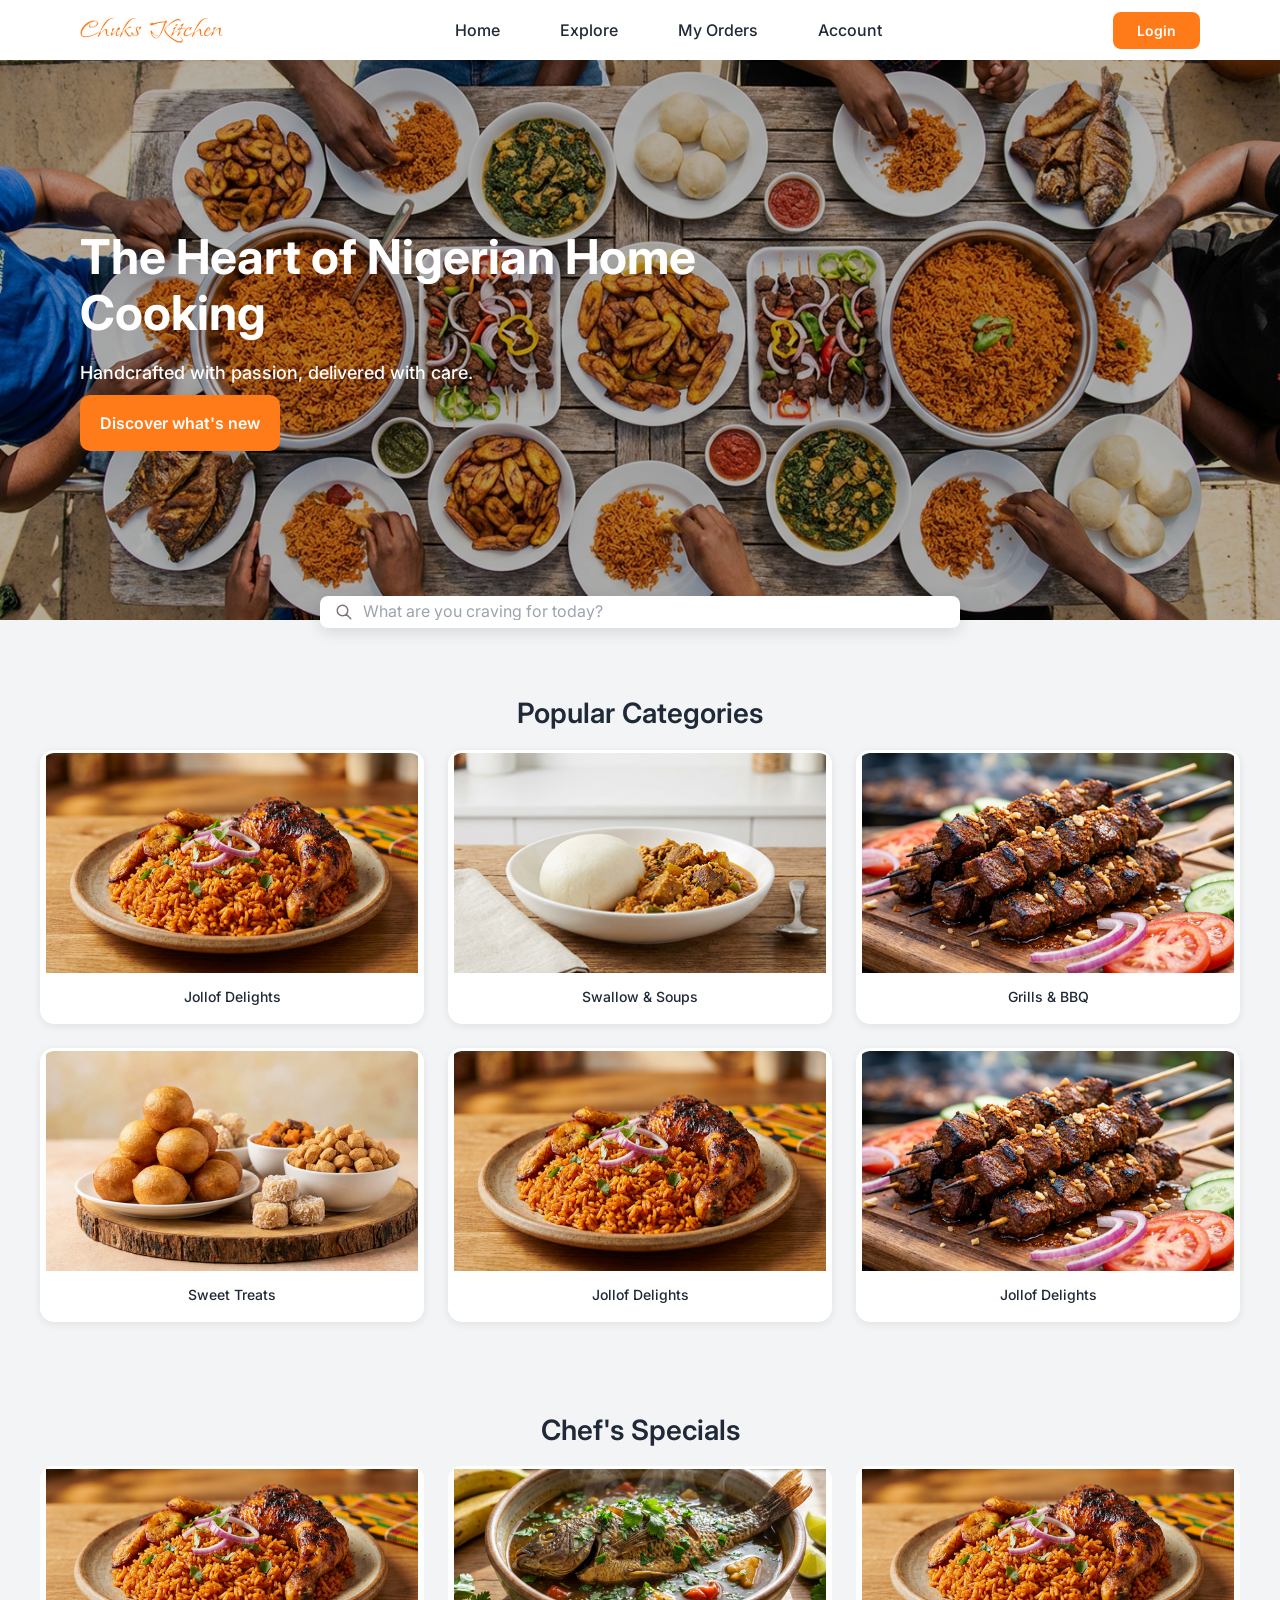
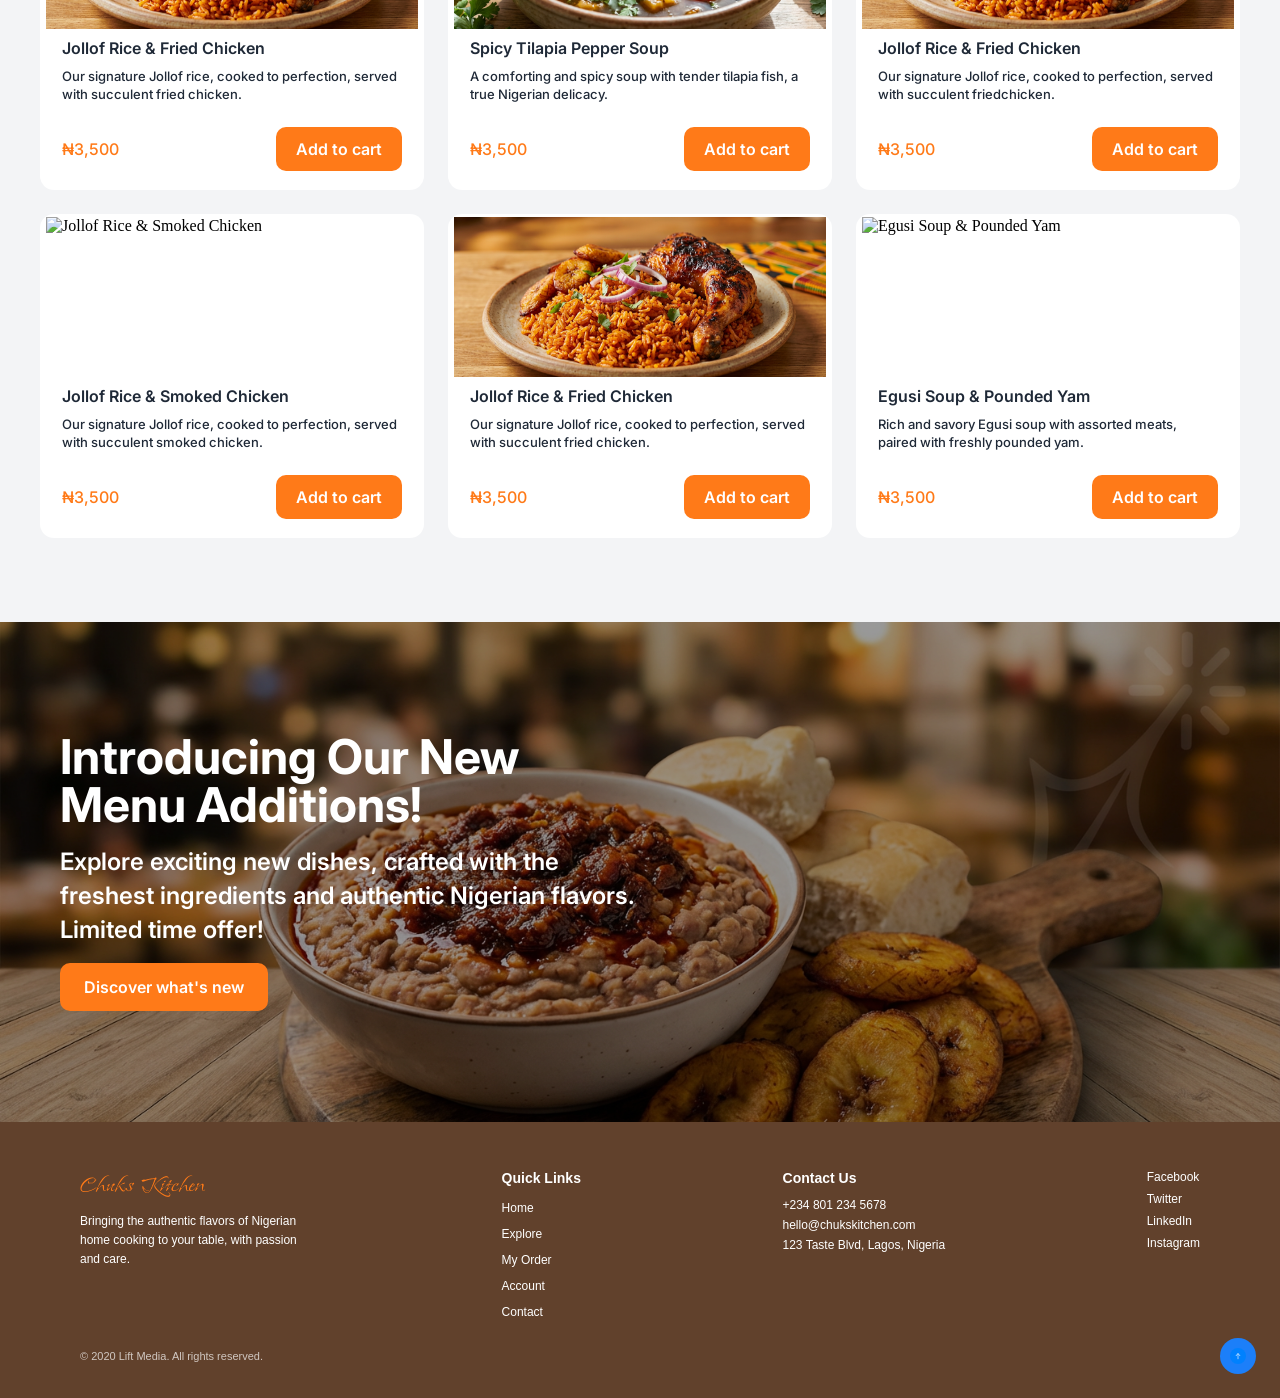
==== Home_design/home.html @ bd1cb26d "Add files via upload" ====
<!DOCTYPE html>
<html lang="en">
<head>
    <meta charset="UTF-8">
    <meta name="viewport" content="width=device-width, initial-scale=1.0">
    <title>Home Page</title>
    <link rel="stylesheet" href="home.css">

    <!-- FONTS -->
    <link rel="preconnect" href="https://fonts.googleapis.com">
    <link rel="preconnect" href="https://fonts.gstatic.com" crossorigin>
    <link href="https://fonts.googleapis.com/css2?family=Island+Moments&display=swap" rel="stylesheet">

    <link rel="preconnect" href="https://fonts.googleapis.com">
    <link rel="preconnect" href="https://fonts.gstatic.com" crossorigin>
    <link href="https://fonts.googleapis.com/css2?family=Inter:ital,opsz,wght@0,14..32,100..900;1,14..32,100..900&display=swap" rel="stylesheet">

</head>
<body>
    <main class="wrapper">

        <header class="logo">
            <h2>chuks kitchen</h2>
            <nav>
                <img src="assets/Menu-icon.svg" alt="menu" class="hamburger">
                <ul class="nav-links">
                    <li><a href="#">Home</a></li>
                    <li><a href="#">Explore</a></li>
                    <li><a href="#">My Orders</a></li>
                    <li><a href="#">Account</a></li>
                </ul>

            </nav>
            <button class="login-btn">Login</button>
        </header>

        <section class="hero">
            <picture>
                <source srcset="assets/img/hero-desktop.png" media="(min-width: 1024px)">
                <img src="assets/img/hero-mobile.png" alt="hero image" class="hero-image">  
            </picture>
            
            <div class="hero-content">
                
                <h1>The Heart of Nigerian Home Cooking</h1>
                <p>Handcrafted with passion, delivered with care.</p>
                <button class="discover">Discover what's new</button>

            </div>

        </section>

        <div class="search-wrapper">
            
            <img class="search-icon" src="assets/search-icon.svg" alt="search icon">
            <input type="search" name="search-box" class="search-box" placeholder="What are you craving for today?">
            
        </div>
        
        <section class="categories">
            <h2 class="categories-title">Popular Categories</h2>

            <div class="categories-list">

                <div class="category-card">
                    <img src="assets/img/jollof.png" alt="Jollof Delights">
                    <p>Jollof Delights</p>
                </div>

                <div class="category-card">
                    <img src="assets/img/swallow.png" alt="Swallow & Soups">
                    <p>Swallow & Soups</p>
                </div>

                <div class="category-card">
                    <img src="assets/img/grills.png" alt="Grills & BBQ">
                    <p>Grills & BBQ</p>
                </div>

                <!-- DESKTOP ONLY CARDS -->
                
                <div class="category-card desktop-only">
                    <img src="assets/img/sweet-treats.png" alt="Sweet Treats">
                    <p>Sweet Treats</p>
                </div>

                <div class="category-card desktop-only">
                    <img src="assets/img/jollof.png" alt="Jollof Delights">
                    <p>Jollof Delights</p>
                </div>

                <div class="category-card desktop-only">
                    <img src="assets/img/grills.png" alt="Jollof Delights">
                    <p>Jollof Delights</p>
                </div>

            </div>

            <a href="#" class="view-all">View All Categories</a>

        </section>

        
        <section class="specials">
            <h2 class="specials-title">Chef's Specials</h2>

            <div class="specials-list">

                <div class="specials-card">
                    <img src="assets/img/jollof.png" alt="Jollof Delights">
                    <h3>Jollof Rice & Fried Chicken</h3>
                    <p>Our signature Jollof rice, cooked to perfection, served with succulent fried chicken.</p>
                    <div class="order">
                        <span class="price">₦3,500</span>
                        <button class="add-to-cart-btn">Add to cart</button>
                    </div>
                </div>

                <div class="specials-card">
                    <img src="assets/img/pepper-soup.png" alt="spicy tilapia pepper soup">
                    <h3>Spicy Tilapia Pepper Soup</h3>
                    <p>A comforting and spicy soup with tender tilapia fish, a true Nigerian delicacy.</p>
                    <div class="order">
                        <span class="price">₦3,500</span>
                        <button class="add-to-cart-btn">Add to cart</button>
                    </div>
                </div>

                <div class="specials-card">
                    <img src="assets/img/jollof.png" alt="Jollof Delights">
                    <h3>Jollof Rice & Fried Chicken</h3>
                    <p>Our signature Jollof rice, cooked to perfection, served with succulent friedchicken.</p>
                    <div class="order">
                        <span class="price">₦3,500</span>
                        <button class="add-to-cart-btn">Add to cart</button>
                    </div>
                </div>

                <!-- DESKTOP ONLY CARDS -->
                
                <div class="specials-card desktop-only">
                    <img src="assets/img/jollof2.png" alt="Jollof Rice & Smoked Chicken">
                    <h3>Jollof Rice & Smoked Chicken</h3>
                    <p>Our signature Jollof rice, cooked to perfection, served with succulent smoked chicken.</p>
                    <div class="order">
                        <span class="price">₦3,500</span>
                        <button class="add-to-cart-btn">Add to cart</button>
                    </div>
                </div>

                <div class="specials-card desktop-only">
                    <img src="assets/img/jollof.png" alt="Jollof Rice & Fried Chicken">
                    <h3>Jollof Rice & Fried Chicken</h3>
                    <p>Our signature Jollof rice, cooked to perfection, served with succulent fried chicken.</p>
                    <div class="order">
                        <span class="price">₦3,500</span>
                        <button class="add-to-cart-btn">Add to cart</button>
                    </div>
                </div>

                <div class="specials-card desktop-only">
                    <img src="assets/img/egusi.png" alt="Egusi Soup & Pounded Yam">
                    <h3>Egusi Soup & Pounded Yam</h3>
                    <p>Rich and savory Egusi soup with assorted meats, paired with freshly pounded yam.</p>
                    <div class="order">
                        <span class="price">₦3,500</span>
                        <button class="add-to-cart-btn">Add to cart</button>
                    </div>
                </div>

            </div>

            <a href="#" class="view-all">View All Specials</a>

        </section>

        <section class="promotion">
            <img src="assets/img/promotion-img.png" alt="beans and plantain image" >

            <div class="promotion-content">
                <h2 class="promotion-title">Introducing Our New Menu Additions!</h2>
                <p>Explore exciting new dishes, crafted with the freshest ingredients and authentic Nigerian flavors. Limited time offer!</p>
                <button class="discover">Discover what's new</button>
            </div>
        </section>
        
    </main>

    <footer class="site-footer">
            <div class="footer-content">
                <div class="footer-brand">
                    <h2 class="footer-logo">Chuks Kitchen</h2>
                    <p>Bringing the authentic flavors of Nigerian home cooking to your table, with passion and care.</p>
                </div>
    
                <div class="footer-links">
                    <h3>Quick Links</h3>
                    <ul>
                        <li><a href="#">Home</a></li>
                        <li><a href="#">Explore</a></li>
                        <li><a href="#">My Order</a></li>
                        <li><a href="#">Account</a></li>
                        <li><a href="#">Contact</a></li>
                    </ul>
                </div>
    
                <div class="footer-contact">
                    <h3>Contact Us</h3>
                    <p>+234 801 234 5678</p>
                    <p>hello@chukskitchen.com</p>
                    <p>123 Taste Blvd, Lagos, Nigeria</p>
                </div>
    
                <div class="footer-social">
                    <a href="#">Facebook</a>
                    <a href="#">Twitter</a>
                    <a href="#">LinkedIn</a>
                    <a href="#">Instagram</a>
                </div>
            </div>
    
            <p class="footer-copyright">© 2020 Lift Media. All rights reserved.</p>
    
            <button class="scroll-top">
                <img src="assets/arrow-up.svg" alt="scroll to top">
            </button>
        </footer>
</body>
</html>
---- Home_design/home.css ----
*{
    margin: 0;
    padding: 0;
    box-sizing: border-box;
}

body{
    background-color: #BDBDBD;
}

button{
    cursor: pointer;
}

.wrapper{
    background-color: #F3F4F6;
    display: flex;
    flex-direction: column;
    max-width: 400px;
    width: 100%;
    margin: 0 auto;
    min-height: 100vh;
}

header.logo{
    background-color:#FFFFFF ;
    display: flex;
    align-items: center;
    justify-content: space-between;
    width: 100%;
    height: 40px;
    padding: 0 20px;
}

header.logo h2{
    color: #FF7A18;
    font-family: "Island Moments", cursive;
    font-size: 24px;
    font-weight: 400;
    text-transform: capitalize;
}

section.hero{
    display: flex;
    flex-direction: column;
    justify-content: center;
    width: 100%;
    min-height: 400px; /* ensures visible height */
    background-position: center; /* keeps focal point centered */ 
    position: relative;
    
}

section.hero img{
    display: block;
    filter: brightness(70%) 
    /* the above darkens the image slightly */
}

.hero-content{
    width: 90%;
    position: absolute;
    top: 45%;
    left: 50%;
    transform: translate(-52%, -70%);
    margin-top: 45px;
}

.hero-content h1{
    color: #FFFFFF;
    font-family: "Inter", sans-serif;
    font-weight: 700;
    font-size: 32px;
    line-height: 40px;
    margin-bottom: 10px;
}

.hero-content p{
    color: rgba(255, 255, 255, 1);
    font-family: "Inter", sans-serif;
    font-weight: 500;
    font-size: 16px;
    line-height: 24px;
    padding: 10px 0;
    
}

.hero-content button{
    color: #FFFFFF;
    background-color: #FF7A18;
    font-family: "Inter", sans-serif;
    font-weight: 600;
    font-size: 16px;
    line-height: 24px;
    padding: 16px 20px;
    border: none;
    border-radius: 10px;
}

.search-wrapper{
    display: flex;
    align-items: center;
    gap: 10px;
    background-color: #FFFFFF;
    border-radius: 8px;
    padding: 7px 15px;
    box-shadow: 0 4px 16px rgba(0, 0, 0, 0.12);
    width: 90%;
    margin: -20px auto 0 auto;
    position: relative;
    z-index: 10;
}

.search-wrapper input.search-box{
    border: none;
    outline: none;
    width: 100%;
    background: transparent;
    
}

.search-wrapper input.search-box::placeholder{
    color: #9CA3AF;
    font-family: "Inter", sans-serif;
    font-weight: 400;
    font-size: 16px;
}

input.search-box::-webkit-search-cancel-button{
    -webkit-appearance: none;
    appearance: none;
}

.search-wrapper img.search-icon{
    width: 18px;
    height: 18px;
    color: #807373;
    flex-shrink: 0;
}

.categories {
    display: flex;
    flex-direction: column;
    align-items: center;
    gap: 20px;
    padding: 24px 16px;
}

.categories-title {
    font-family: "Inter", sans-serif;
    font-weight: 600;
    font-size: 24px;
    color: #1F2937;
    text-align: center;
    margin-top: 40px;
}

.categories-list {
    display: flex;
    flex-direction: column;
    gap: 20px;
    width: 100%;
}


.category-card {
    background-color: #FFFFFF;
    border-radius: 14px;
    box-shadow: 0 2px 8px rgba(0, 0, 0, 0.08);
    overflow: hidden; /* keeps image within rounded corners, so we don't need to set border-radius to the image itself */
    width: 100%;
    padding: 3px 6px; /* This creates the space around the image within the card */
}


.category-card img {
    width: 100%;
    height: 200px;
    object-fit: cover;
    display: block;
}
    
.category-card p {
    text-align: center;
    font-family: "Inter", sans-serif;
    font-weight: 500;
    font-size: 14px;
    color: #1F2937;
    padding: 14px 0;
    line-height: 20px;
}

.view-all {
    font-family: "Inter", sans-serif;
    font-weight: 400;
    font-size: 16px;
    line-height:140%;
    color: #1E88E5;
    text-decoration: none;
    text-align: center;
}

.specials {
    display: flex;
    flex-direction: column;
    gap: 20px;
    padding: 80px 16px;
}
    
.specials-title {
    font-family: "Inter", sans-serif;
    font-weight: 600;
    font-size: 24px;
    line-height: 32px;
    color: #1F2937;
    text-align: center;
    margin-top: 20px;
}
    
.specials-list {
    display: flex;
    flex-direction: column;
    gap: 32px;
}
    
.specials-card {
    background-color: #FFFFFF;
    display: flex;
    flex-direction: column;
    gap: 8px;
    border-radius: 14px;
    overflow: hidden;
    padding: 3px 6px; /* This creates the space around the image within the card */
    
}

.specials-card img {
    width: 100%;
    height: 200px;
    object-fit: cover;
    display: block;
}
    
.specials-card h3 {
    font-family: "Inter", sans-serif;
    font-weight: 600;
    font-size: 24px;
    line-height: 34px;
    color: #1F2937;

}

.specials-card p {
    font-family: "Inter", sans-serif;
    font-weight: 500;
    font-size: 16px;
    color: #1F2937;
    line-height: 24px;
}

.specials-card h3, .specials-card p {
    padding: 0 16px;
}

.order {
    display: flex;
    align-items: center;
    justify-content: space-between;
    padding: 20px 20px 40px;
}

.price {
    font-family: "Inter", sans-serif;
    font-weight: 500;
    font-size: 16px;
    line-height: 24px;
    color: #FF7A18;
}
    
.add-to-cart-btn {
    background-color: #FF7A18;
    color: #FFFFFF;
    font-family: "Inter", sans-serif;
    font-weight: 600;
    font-size: 16px;
    line-height: 24px;
    padding: 10px 20px;
    border: none;
    border-radius: 10px;
} 

.promotion {
    position: relative;
    width: 100%;
    margin-top: 80px;
}
.promotion img {
    width: 100%;
    height: 400px;
    object-fit: cover;
    display: block;
    filter: brightness(60%);
}
    
.promotion-content {
    position: absolute;
    top: 0;
    left: 0;
    width: 100%;
    height: 100%;
    display: flex;
    flex-direction: column;
    justify-content: center;
    padding: 60px 28px;
    gap: 12px;
    }
    
.promotion-title {
    color: #FFFFFF;
    font-family: "Inter", sans-serif;
    font-weight: 700;
    font-size: 32px;
    line-height: 40px;
}

.promotion-content p {
    color: #FFFFFF;
    font-family: "Inter", sans-serif;
    font-weight: 600;
    font-size: 20px;
    line-height: 28px;
}
    
.promotion-content .discover {
    color: #FFFFFF;
    background-color: #FF7A18;
    font-family: "Inter", sans-serif;
    font-weight: 600;
    font-size: 16px;
    padding: 14px 24px;
    border: none;
    border-radius: 10px;
    cursor: pointer;
    align-self: flex-start;
}

.nav-links {
    display: none;
}

.login-btn {
    display: none;
}

.site-footer{
    display: none;
}

.desktop-only {
    display: none;
}





/******************* CSS MEDIA QUERIES ******************/

/* DESKTOP */

@media (min-width: 1024px) {

    body {
        background-color: #F0F0F0;
    }

    /* MAIN WRAPPER */
    .wrapper {
        max-width: 100%;
        width: 100%;
    }

    /* HEADER */
    header.logo {
        height: 60px;
        padding: 0 80px;
    }

    header.logo h2 {
        font-size: 32px;
    }

    header.logo nav img {
        display: none; 
    }

    .hamburger {
        display: none;
    }

    .nav-links {
        display: flex;
        list-style: none;
        gap: 60px;
    }

    .nav-links li a {
        font-family: "Inter", sans-serif;
        font-size: 16px;
        font-weight: 500;
        color: #1F2937;
        text-decoration: none;
    }

    .login-btn {
        display: block;
        background-color: #FF7A18;
        color: #FFFFFF;
        font-family: "Inter", sans-serif;
        font-weight: 600;
        font-size: 14px;
        padding: 10px 24px;
        border: none;
        border-radius: 8px;
        cursor: pointer;
    }

    /* HERO */
    section.hero {
        min-height: 560px;
    }

    section.hero img {
        width: 100%;
        height: 560px;
        object-fit: cover;
    }

    .hero-content {
        width: 50%;
        top: 50%;
        left: 80px;
        transform: translateY(-50%);
        margin-top: 0;
    }

    .hero-content h1 {
        font-size: 48px;
        line-height: 56px;
    }

    .hero-content p {
        font-size: 18px;
    }

    /* SEARCH */

    .desktop-only {
        display: block;
    }

    .search-wrapper {
        width: 50%;
        margin: -24px auto 0 auto;
    }

    /* CATEGORIES */
    .categories {
        padding: 48px 40px;
    }

    .categories-title {
        margin-top: 20px;
        font-size: 28px;
    }

    .categories-list {
        display: grid;
        grid-template-columns: repeat(3, 1fr);
        gap: 24px;
    }

    .category-card {
        display: flex;
        flex-direction: column;
        padding: 3px 6px;
    }

    .category-card img {
        height: 220px;
    }

    .view-all{
        display: none;
    }

    /* SPECIALS */
    .specials {
        padding: 24px 40px;
    }

    .specials-title {
        font-size: 28px;
        margin-top: 20px;
    }

    .specials-list {
        display: grid;
        grid-template-columns: repeat(3, 1fr);
        gap: 24px;
    }

    .specials-card {
        display: flex;
        flex-direction: column;
        padding: 3px 6px;
    }

    .specials-card .order {
        margin-top: auto;
        padding: 16px;
    }

    .specials-card img {
        height: 160px;
    }

    .specials-card h3 {
        font-size: 16px;
        line-height: 22px;
    }

    .specials-card p {
        font-size: 13px;
        line-height: 18px;
    }

    /* PROMOTION */
    .promotion {
        margin-top: 60px;
    }

    .promotion img {
        height: 500px;
    }

    .promotion-content {
        width: 55%;
        padding: 0 60px;
        justify-content: center;
        gap: 16px;
    }

    .promotion-title {
        font-size: 48px;
        line-height: 48px;
    }

    .promotion-content p {
        font-size: 24px;
        line-height: 34px;
    }

    /* FOOTER */
    .site-footer {
        display: block;
        background-color: #61412C;
        padding: 48px 80px 36px;
        position: relative;
    }

    .footer-content {
        display: flex;
        flex-direction: row;
        justify-content: space-between;
        align-items: flex-start;
        gap: 40px;
    }

    .footer-brand {
        max-width: 220px;
    }

    .footer-logo {
        font-family: "Island Moments", cursive;
        font-size: 28px;
        color: #FF7A18;
        font-weight: 400;
        margin-bottom: 10px;
    }

    .footer-brand p {
        font-family: "Jost", sans-serif;
        font-size: 12px;
        color: #ffffff;
        line-height: 1.6;
    }

    .footer-links h3,
    .footer-contact h3 {
        font-family: "Jost", sans-serif;
        font-size: 14px;
        font-weight: 600;
        color: #ffffff;
        margin-bottom: 12px;
    }

    .footer-links ul {
        list-style: none;
        display: flex;
        flex-direction: column;
        gap: 8px;
    }

    .footer-links ul li a {
        font-family: "Poppins", sans-serif;
        font-size: 12px;
        color: #ffffff;
        text-decoration: none;
    }

    .footer-contact p {
        font-family: "Poppins", sans-serif;
        font-size: 12px;
        color: #ffffff;
        margin-bottom: 6px;
    }

    .footer-social {
        display: flex;
        flex-direction: column;
        gap: 8px;
    }

    .footer-social a {
        font-family: "Poppins", sans-serif;
        font-size: 12px;
        color: #ffffff;
        text-decoration: none;
    }

    .footer-copyright {
        font-family: "Poppins", sans-serif;
        font-size: 11px;
        color: #ffffff;
        margin-top: 30px;
        opacity: 0.7;
    }

    .scroll-top {
        position: absolute;
        bottom: 24px;
        right: 24px;
        background-color: #1C7FF9;
        border: none;
        border-radius: 50%;
        width: 36px;
        height: 36px;
        display: flex;
        align-items: center;
        justify-content: center;
        cursor: pointer;
    }

    .scroll-top img {
        width: 16px;
        height: 16px;
    }
}
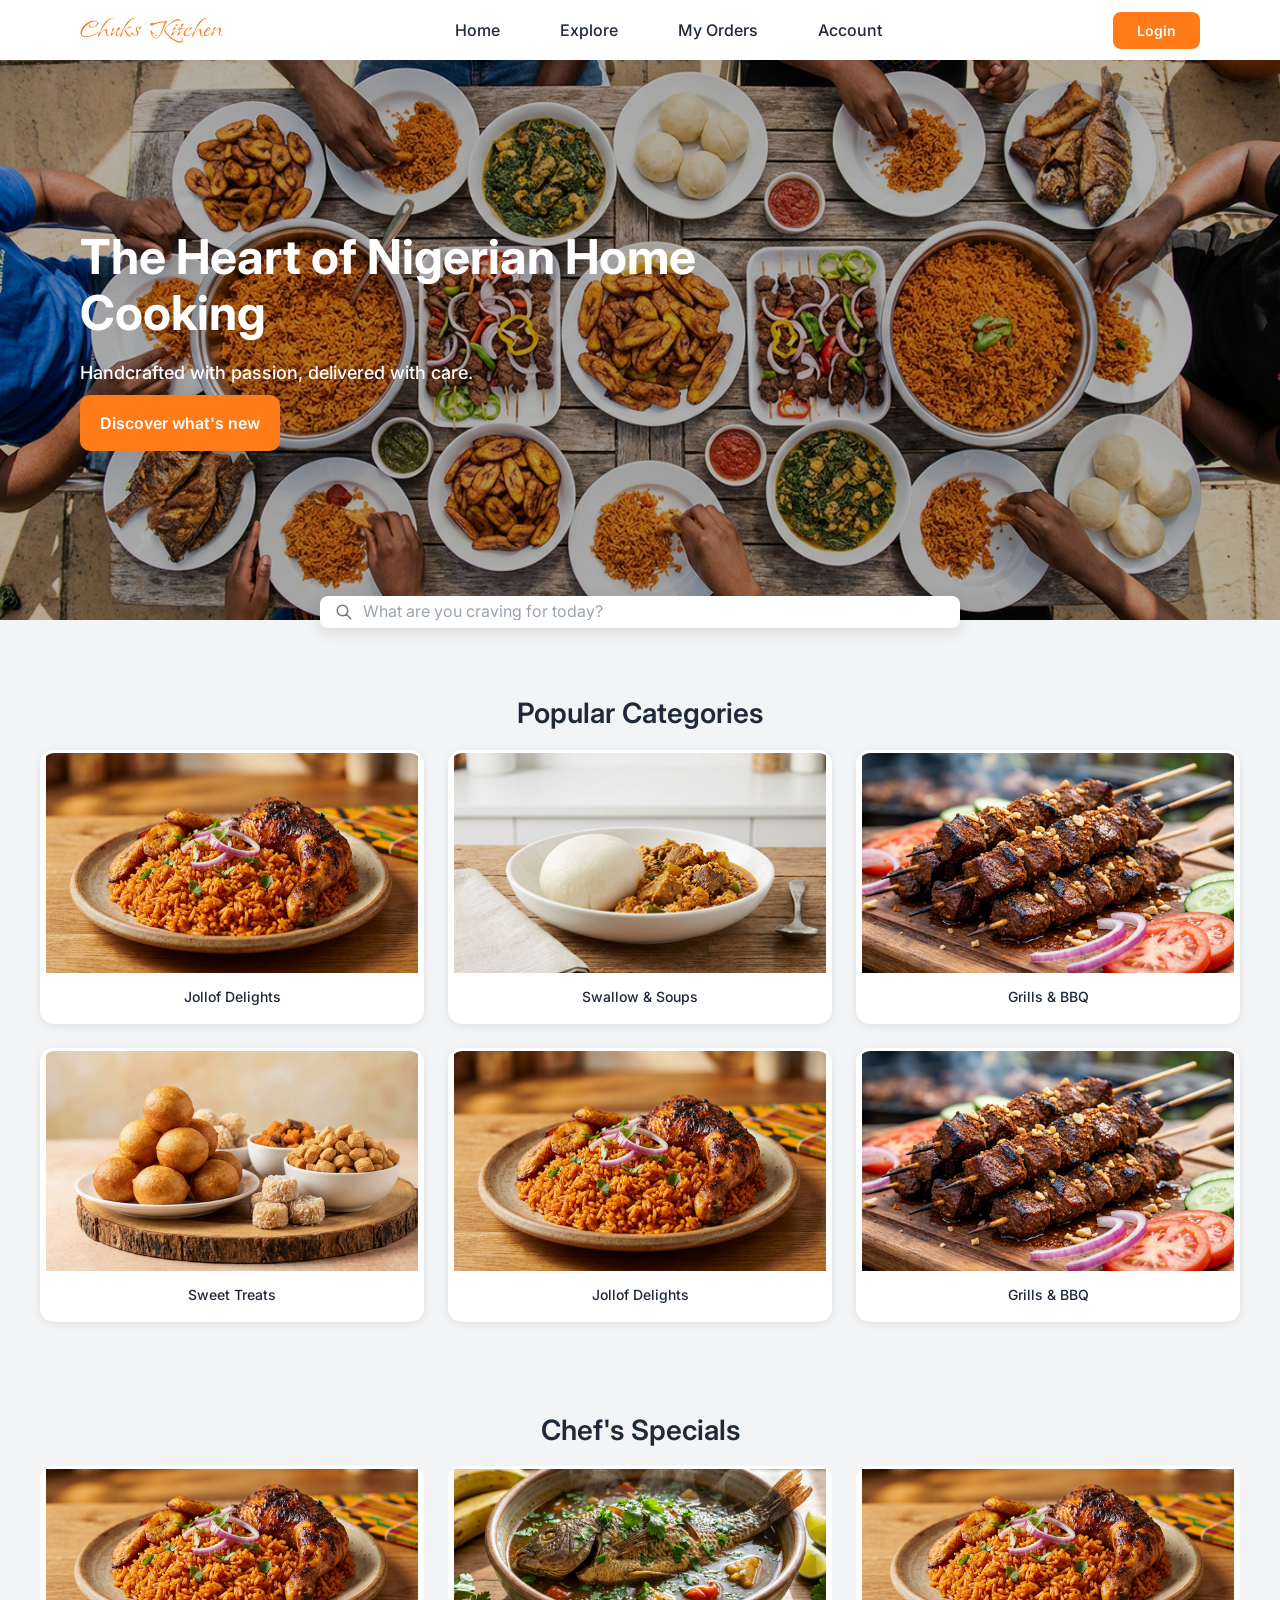
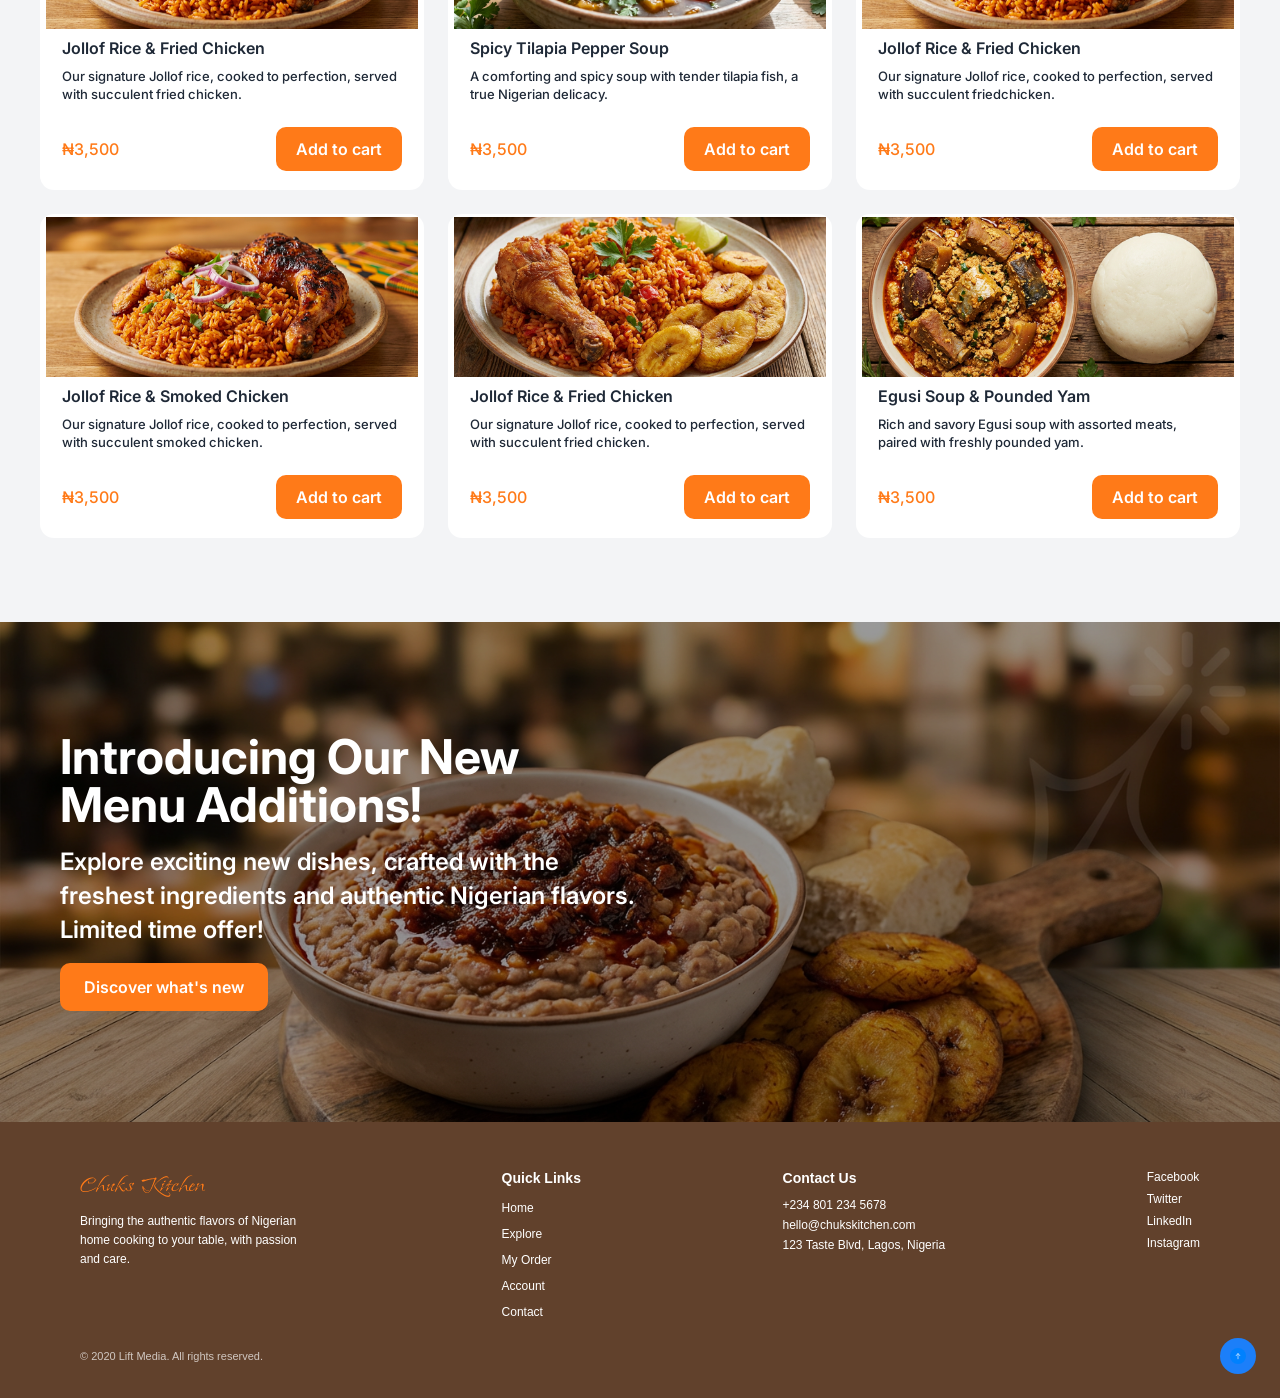
==== commit 811cd36d: "File update" ====
--- a/Home_design/home.html
+++ b/Home_design/home.html
@@ -91,7 +91,7 @@
 
                 <div class="category-card desktop-only">
                     <img src="assets/img/grills.png" alt="Jollof Delights">
-                    <p>Jollof Delights</p>
+                    <p>Grills & BBQ</p>
                 </div>
 
             </div>
@@ -139,7 +139,7 @@
                 <!-- DESKTOP ONLY CARDS -->
                 
                 <div class="specials-card desktop-only">
-                    <img src="assets/img/jollof2.png" alt="Jollof Rice & Smoked Chicken">
+                    <img src="assets/img/jollof.png" alt="Jollof Rice & Smoked Chicken">
                     <h3>Jollof Rice & Smoked Chicken</h3>
                     <p>Our signature Jollof rice, cooked to perfection, served with succulent smoked chicken.</p>
                     <div class="order">
@@ -149,7 +149,7 @@
                 </div>
 
                 <div class="specials-card desktop-only">
-                    <img src="assets/img/jollof.png" alt="Jollof Rice & Fried Chicken">
+                    <img src="assets/img/jollof-&-fried-chicken.png" alt="Jollof Rice & Fried Chicken">
                     <h3>Jollof Rice & Fried Chicken</h3>
                     <p>Our signature Jollof rice, cooked to perfection, served with succulent fried chicken.</p>
                     <div class="order">
@@ -159,7 +159,7 @@
                 </div>
 
                 <div class="specials-card desktop-only">
-                    <img src="assets/img/egusi.png" alt="Egusi Soup & Pounded Yam">
+                    <img src="assets/img/egusi-soup.png" alt="Egusi Soup & Pounded Yam">
                     <h3>Egusi Soup & Pounded Yam</h3>
                     <p>Rich and savory Egusi soup with assorted meats, paired with freshly pounded yam.</p>
                     <div class="order">
--- a/Home_design/home.css
+++ b/Home_design/home.css
@@ -5,7 +5,7 @@
 }
 
 body{
-    background-color: #BDBDBD;
+    background-color: #F0F0F0;
 }
 
 button{
@@ -45,14 +45,15 @@
     flex-direction: column;
     justify-content: center;
     width: 100%;
-    min-height: 400px; /* ensures visible height */
-    background-position: center; /* keeps focal point centered */ 
+    min-height: 400px; 
+    background-position: center;  
     position: relative;
     
 }
 
 section.hero img{
     display: block;
+    width: 100%;
     filter: brightness(70%) 
     /* the above darkens the image slightly */
 }
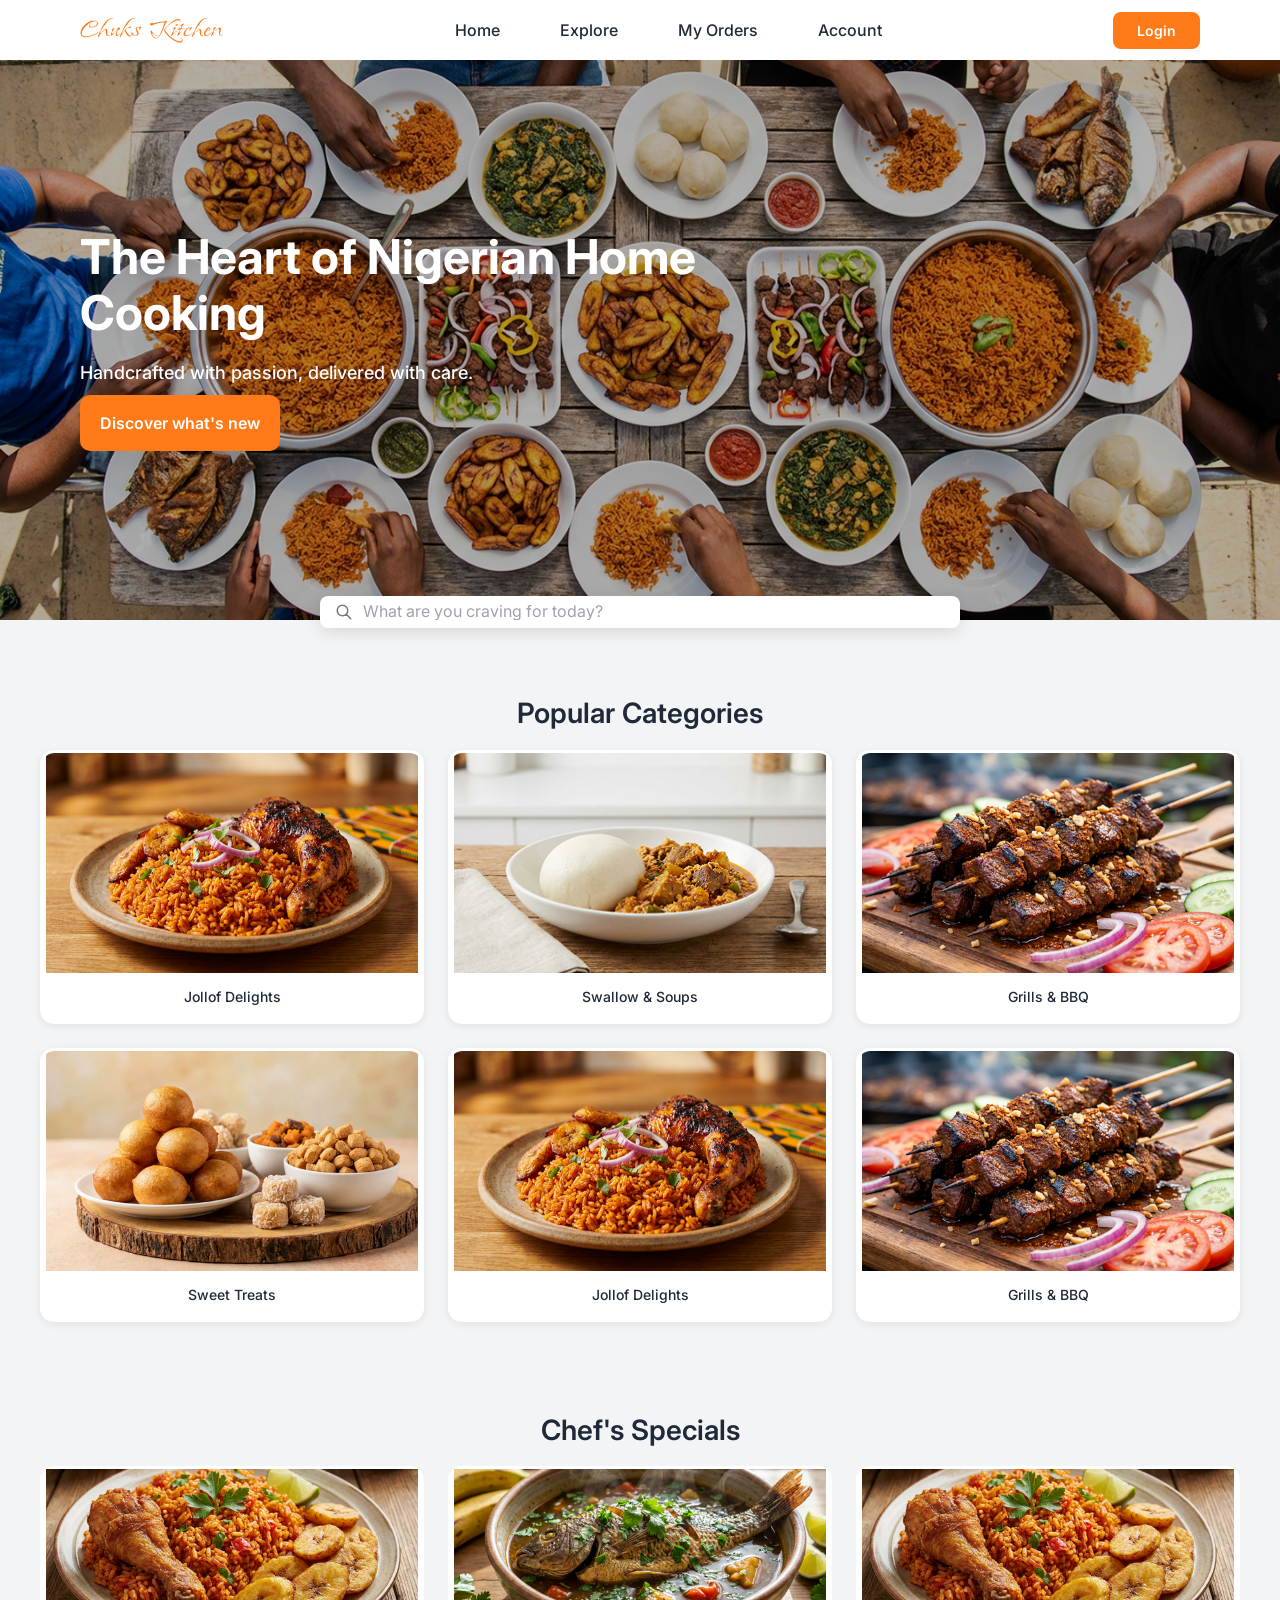
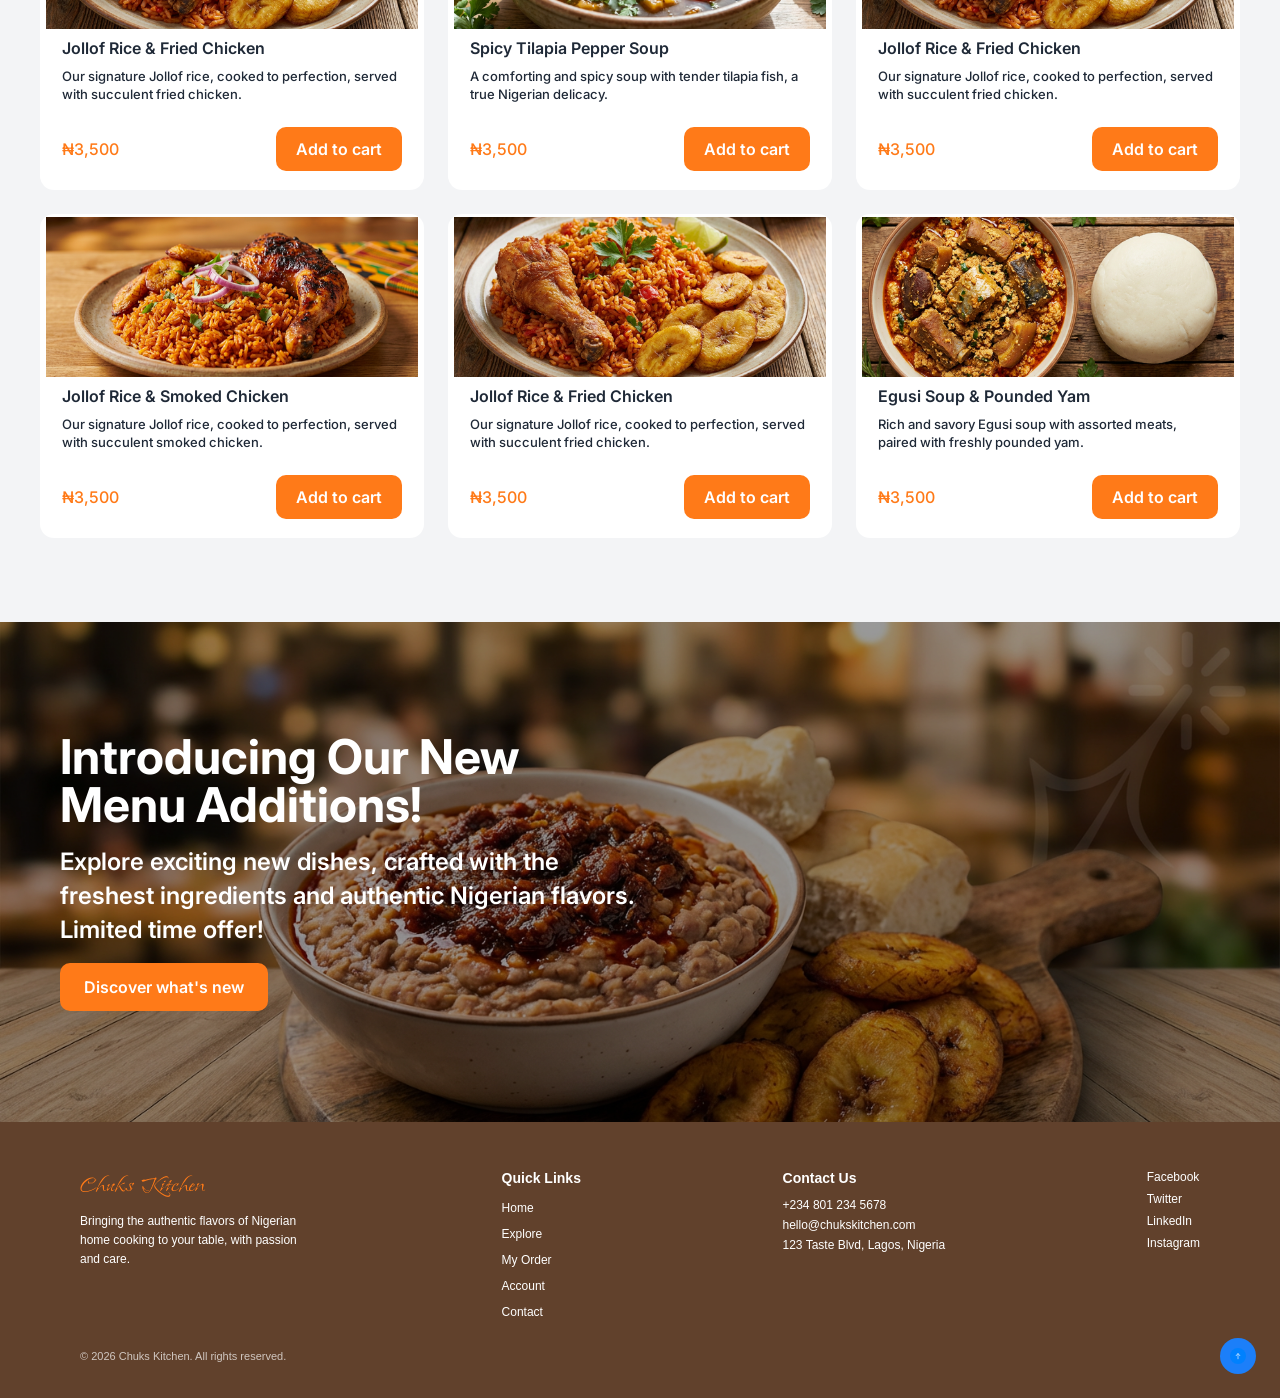
==== commit 64a0c2a9: "Add head tags, alt text and accessibility labels" ====
--- a/Home_design/home.html
+++ b/Home_design/home.html
@@ -3,8 +3,15 @@
 <head>
     <meta charset="UTF-8">
     <meta name="viewport" content="width=device-width, initial-scale=1.0">
-    <title>Home Page</title>
+    <meta name="description" content="Order authentic Nigerian meals from Chuks Kitchen: jollof rice, soups and swallow, grills and BBQ, handcrafted with passion and delivered with care.">
+    <meta property="og:type" content="website">
+    <meta property="og:title" content="Chuks Kitchen | Authentic Nigerian Home Cooking, Delivered">
+    <meta property="og:description" content="Order authentic Nigerian meals from Chuks Kitchen: jollof rice, soups and swallow, grills and BBQ, handcrafted with passion and delivered with care.">
+    <meta property="og:url" content="https://home-chuks-kitchen.netlify.app/">
+
+    <title>Chuks Kitchen | Authentic Nigerian Home Cooking, Delivered</title>
     <link rel="stylesheet" href="home.css">
+    <link rel="canonical" href="https://home-chuks-kitchen.netlify.app/">
 
     <!-- FONTS -->
     <link rel="preconnect" href="https://fonts.googleapis.com">
@@ -22,7 +29,7 @@
         <header class="logo">
             <h2>chuks kitchen</h2>
             <nav>
-                <img src="assets/Menu-icon.svg" alt="menu" class="hamburger">
+                <img src="assets/Menu-icon.svg" alt="Open menu" class="hamburger">
                 <ul class="nav-links">
                     <li><a href="#">Home</a></li>
                     <li><a href="#">Explore</a></li>
@@ -37,7 +44,7 @@
         <section class="hero">
             <picture>
                 <source srcset="assets/img/hero-desktop.png" media="(min-width: 1024px)">
-                <img src="assets/img/hero-mobile.png" alt="hero image" class="hero-image">  
+                <img src="assets/img/hero-mobile.png" alt="Table spread with Nigerian dishes including jollof rice, grilled meat and soups" class="hero-image">  
             </picture>
             
             <div class="hero-content">
@@ -52,8 +59,8 @@
 
         <div class="search-wrapper">
             
-            <img class="search-icon" src="assets/search-icon.svg" alt="search icon">
-            <input type="search" name="search-box" class="search-box" placeholder="What are you craving for today?">
+            <img class="search-icon" src="assets/search-icon.svg" alt="">
+            <input type="search" name="search-box" class="search-box" placeholder="What are you craving for today?" aria-label="Search for a dish">
             
         </div>
         
@@ -63,17 +70,17 @@
             <div class="categories-list">
 
                 <div class="category-card">
-                    <img src="assets/img/jollof.png" alt="Jollof Delights">
+                    <img src="assets/img/jollof.png" alt="Jollof rice served with fried chicken">
                     <p>Jollof Delights</p>
                 </div>
 
                 <div class="category-card">
-                    <img src="assets/img/swallow.png" alt="Swallow & Soups">
+                    <img src="assets/img/swallow.png" alt="Swallow served with Nigerian soup">
                     <p>Swallow & Soups</p>
                 </div>
 
                 <div class="category-card">
-                    <img src="assets/img/grills.png" alt="Grills & BBQ">
+                    <img src="assets/img/grills.png" alt="Grilled skewers and BBQ">
                     <p>Grills & BBQ</p>
                 </div>
 
@@ -85,12 +92,12 @@
                 </div>
 
                 <div class="category-card desktop-only">
-                    <img src="assets/img/jollof.png" alt="Jollof Delights">
+                    <img src="assets/img/jollof.png" alt="Jollof rice served with fried chicken">
                     <p>Jollof Delights</p>
                 </div>
 
                 <div class="category-card desktop-only">
-                    <img src="assets/img/grills.png" alt="Jollof Delights">
+                    <img src="assets/img/grills.png" alt="Grilled skewers and BBQ">
                     <p>Grills & BBQ</p>
                 </div>
 
@@ -107,7 +114,7 @@
             <div class="specials-list">
 
                 <div class="specials-card">
-                    <img src="assets/img/jollof.png" alt="Jollof Delights">
+                    <img src="assets/img/jollof-&-fried-chicken.png" alt="Jollof rice served with fried chicken">
                     <h3>Jollof Rice & Fried Chicken</h3>
                     <p>Our signature Jollof rice, cooked to perfection, served with succulent fried chicken.</p>
                     <div class="order">
@@ -117,7 +124,7 @@
                 </div>
 
                 <div class="specials-card">
-                    <img src="assets/img/pepper-soup.png" alt="spicy tilapia pepper soup">
+                    <img src="assets/img/pepper-soup.png" alt="spicy tilapia pepper soup in a bowl">
                     <h3>Spicy Tilapia Pepper Soup</h3>
                     <p>A comforting and spicy soup with tender tilapia fish, a true Nigerian delicacy.</p>
                     <div class="order">
@@ -127,9 +134,9 @@
                 </div>
 
                 <div class="specials-card">
-                    <img src="assets/img/jollof.png" alt="Jollof Delights">
+                    <img src="assets/img/jollof-&-fried-chicken.png" alt="Jollof rice served with fried chicken">
                     <h3>Jollof Rice & Fried Chicken</h3>
-                    <p>Our signature Jollof rice, cooked to perfection, served with succulent friedchicken.</p>
+                    <p>Our signature Jollof rice, cooked to perfection, served with succulent fried chicken.</p>
                     <div class="order">
                         <span class="price">₦3,500</span>
                         <button class="add-to-cart-btn">Add to cart</button>
@@ -175,7 +182,7 @@
         </section>
 
         <section class="promotion">
-            <img src="assets/img/promotion-img.png" alt="beans and plantain image" >
+            <img src="assets/img/promotion-img.png" alt="beans and plantain meal" >
 
             <div class="promotion-content">
                 <h2 class="promotion-title">Introducing Our New Menu Additions!</h2>
@@ -219,7 +226,7 @@
                 </div>
             </div>
     
-            <p class="footer-copyright">© 2020 Lift Media. All rights reserved.</p>
+            <p class="footer-copyright">© 2026 Chuks Kitchen. All rights reserved.</p>
     
             <button class="scroll-top">
                 <img src="assets/arrow-up.svg" alt="scroll to top">
